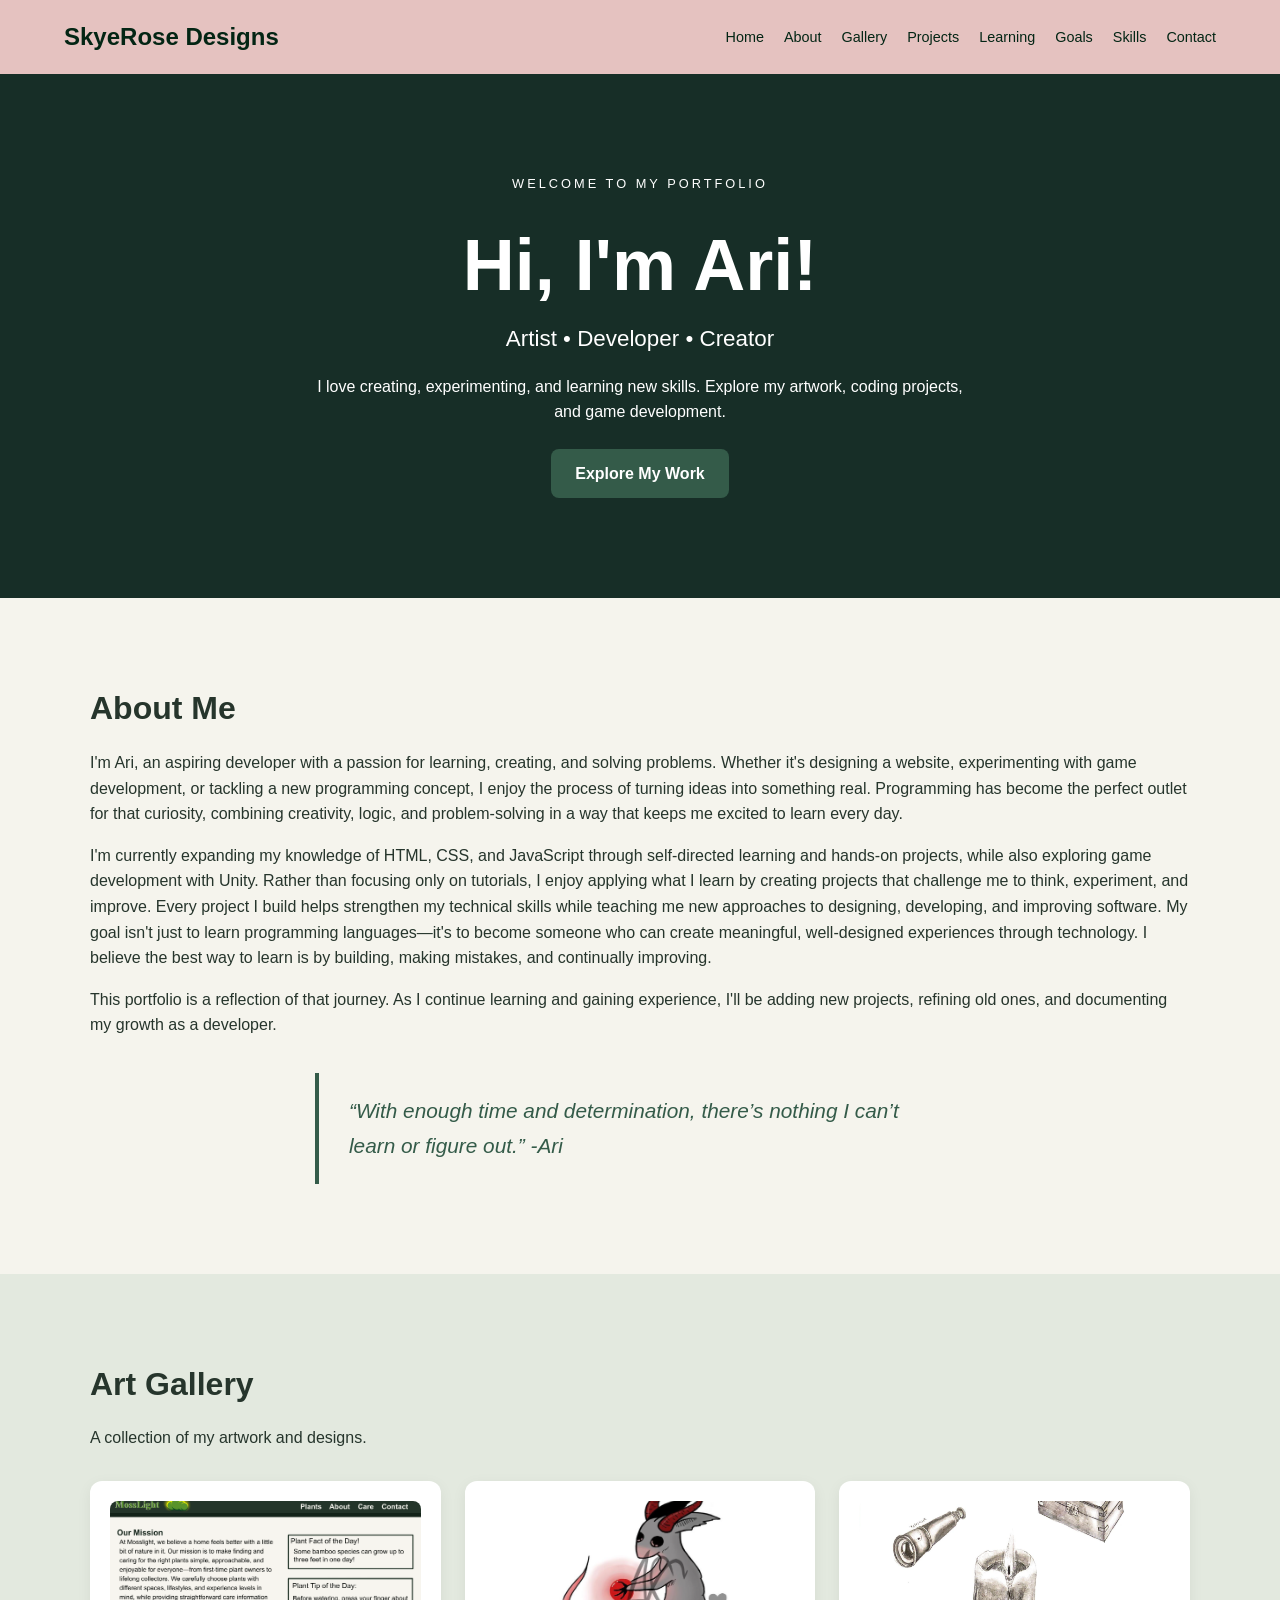
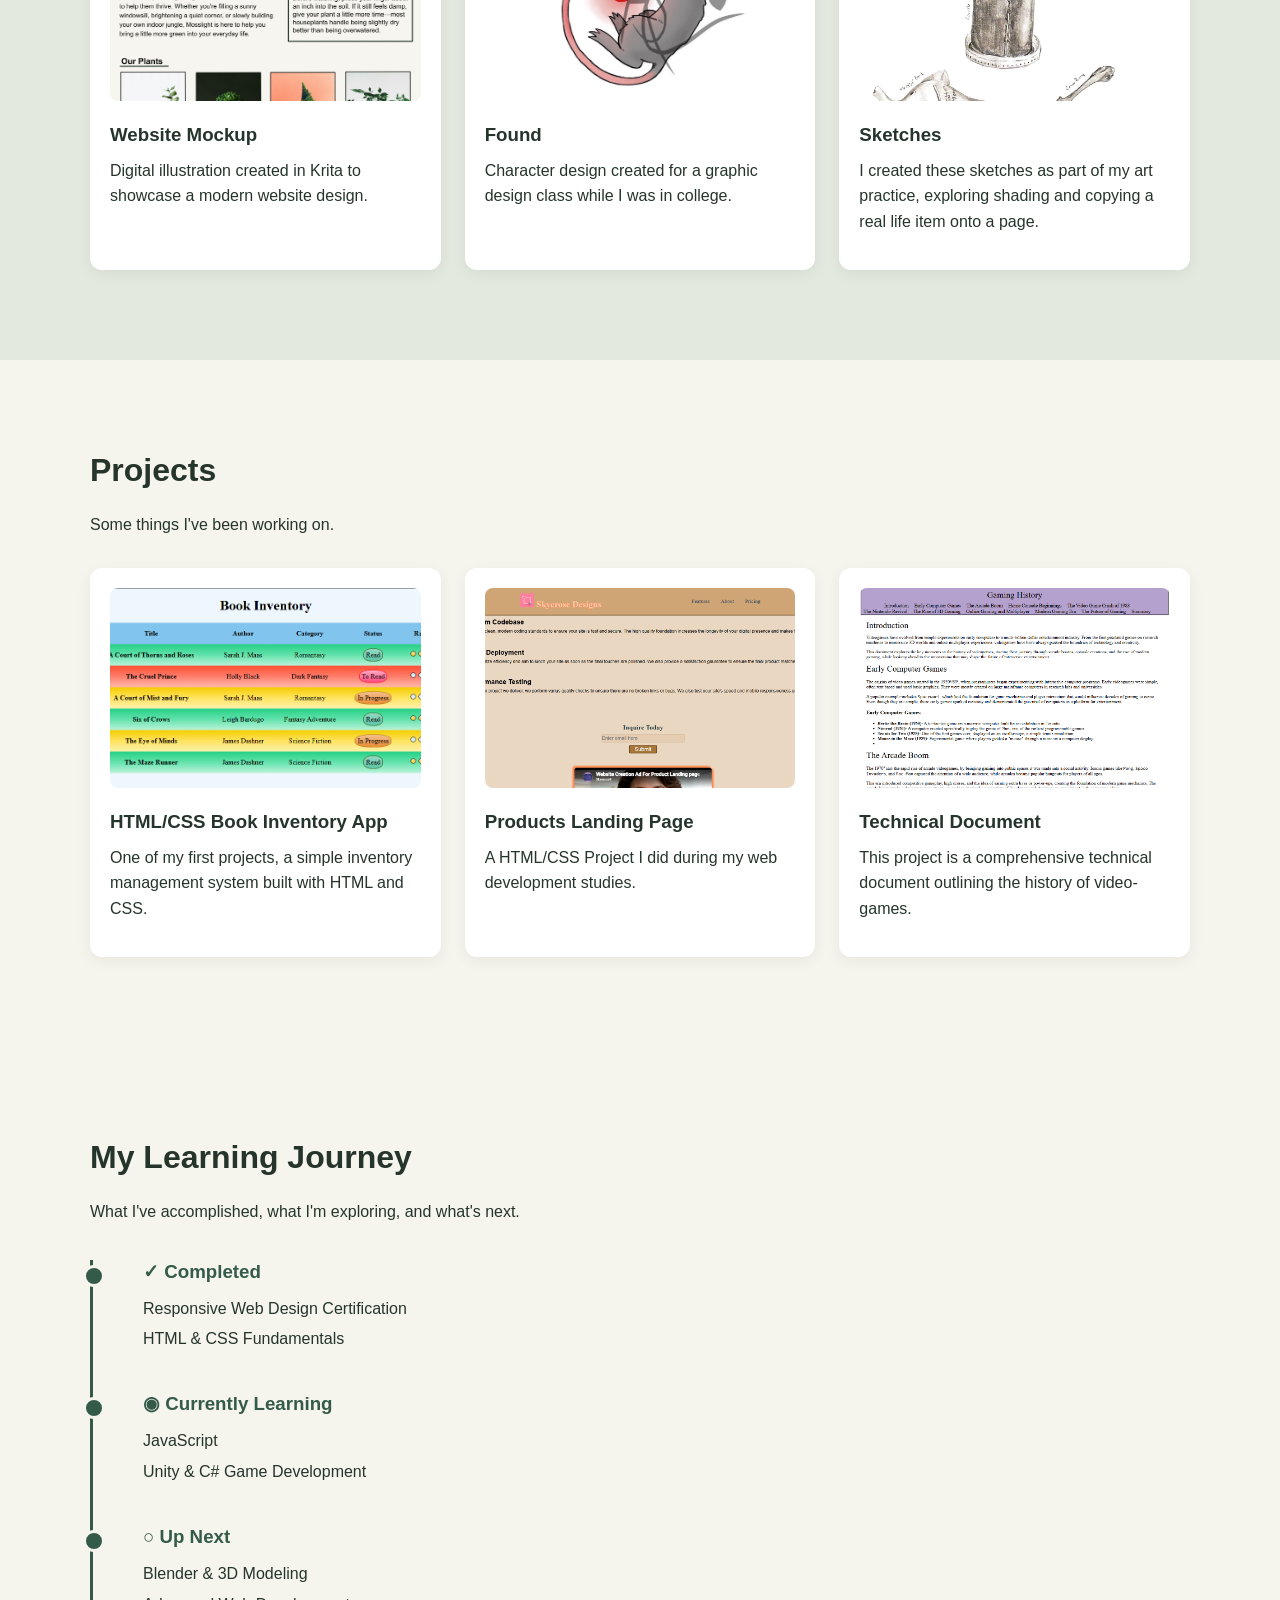
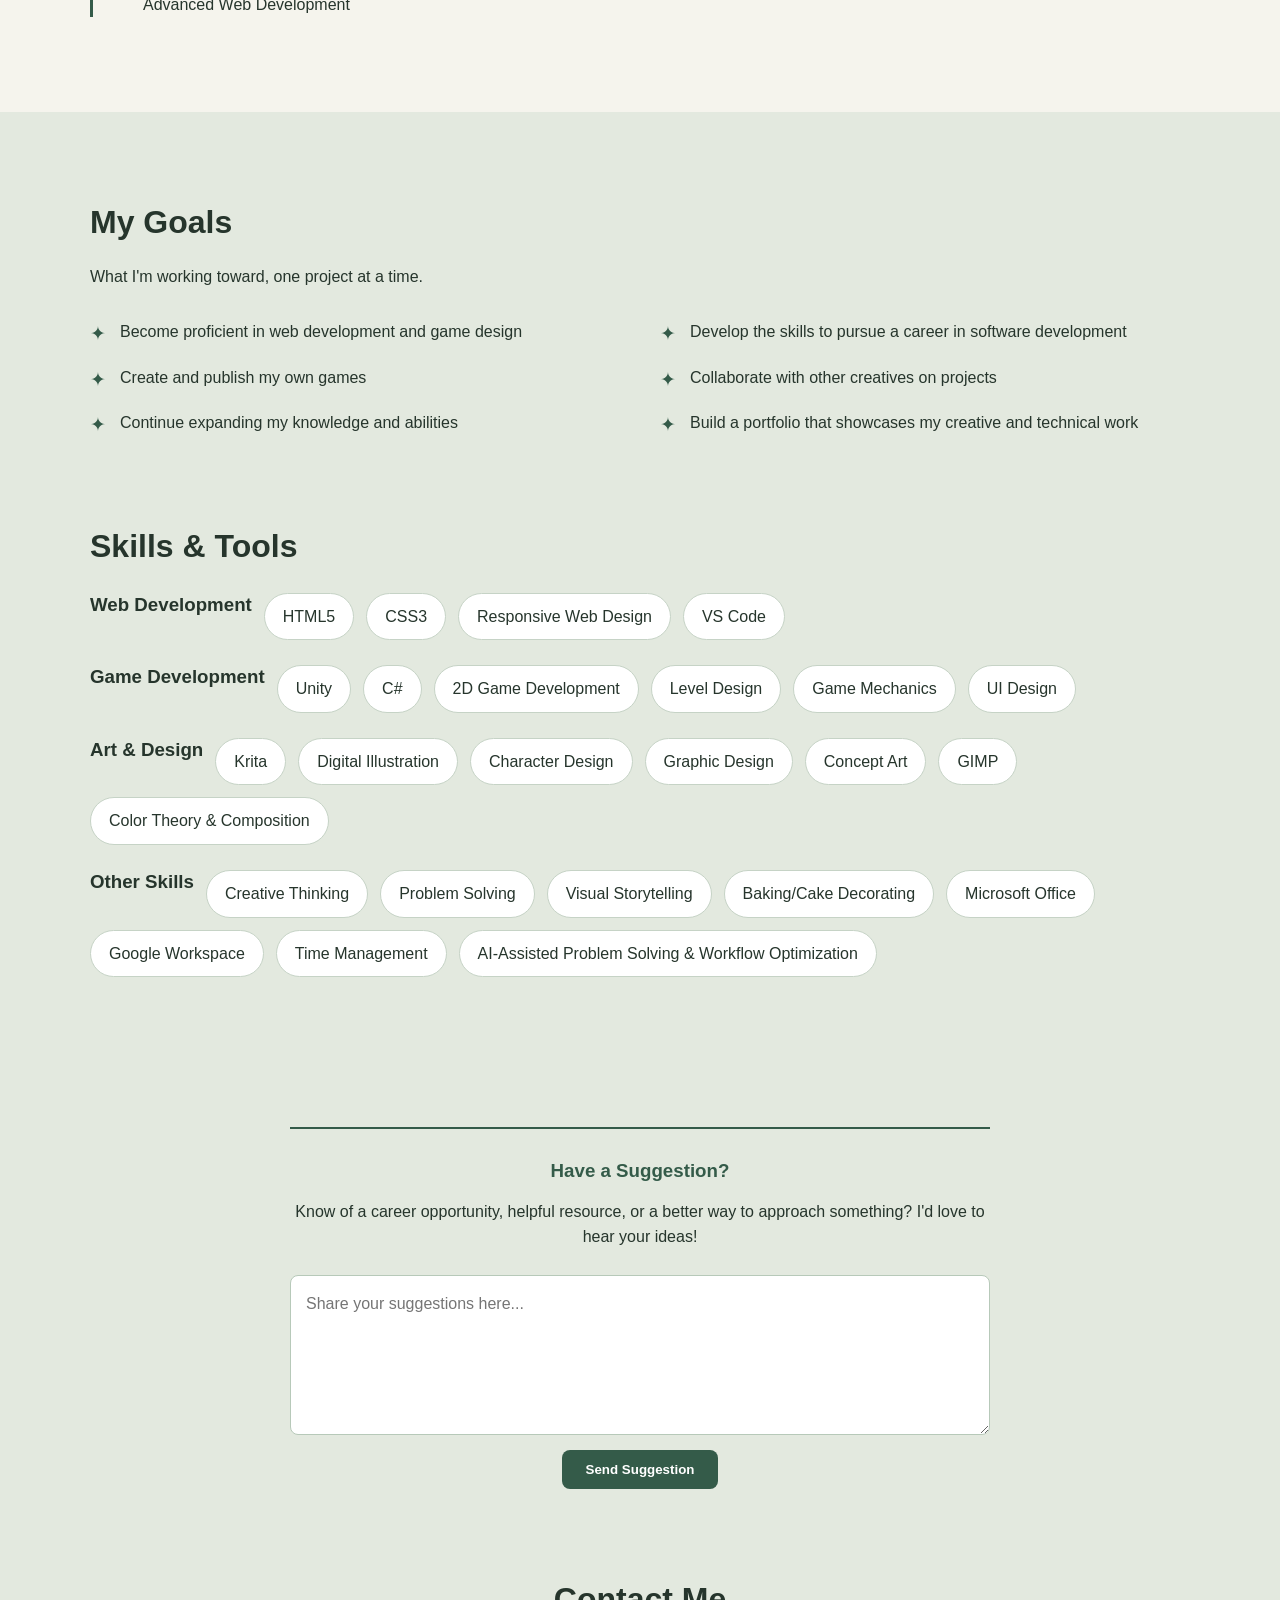
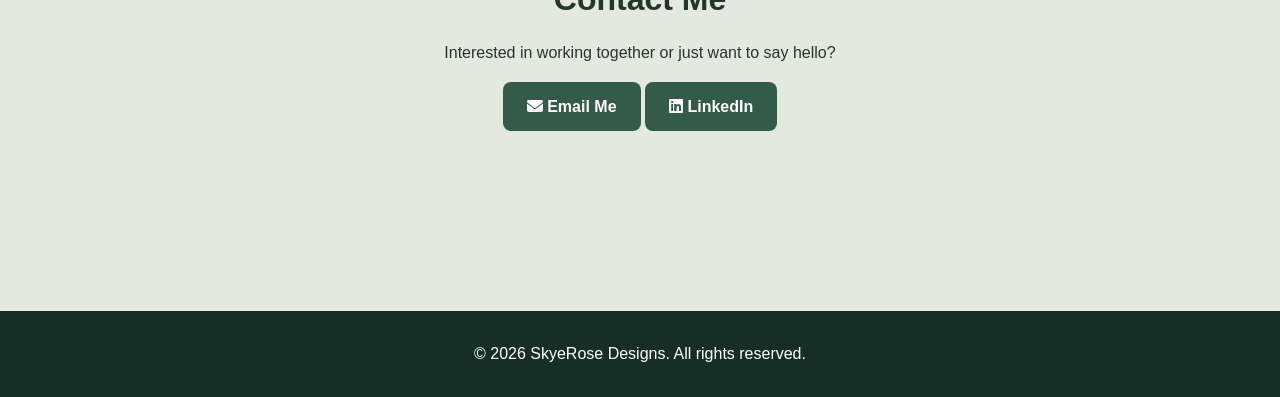
==== index.html @ b0b12610 "Rename PersonalPortfolio.html to index.html" ====
<!DOCTYPE html>
<html lang="en">
<head>
  <meta charset="UTF-8">
  <meta name="viewport" content="width=device-width, initial-scale=1.0">
  <title>Ari | Creative Portfolio</title>
  <link rel="stylesheet" href="PersonalPortfolioStyles.css">
  <link rel="stylesheet" href="https://cdnjs.cloudflare.com/ajax/libs/font-awesome/6.7.2/css/all.min.css">
</head>
<body>

  <!-- NAVIGATION -->
  <header>
    <nav class="navbar">
      <a href="#home" class="logo">SkyeRose Designs</a>

      <div class="nav-links">
        <a href="#home">Home</a>
        <a href="#about">About</a>
        <a href="#gallery">Gallery</a>
        <a href="#projects">Projects</a>
        <a href="#learning">Learning</a>
        <a href="#goals">Goals</a>
        <a href="#skills">Skills</a>
        <a href="#contact">Contact</a>
      </div>
    </nav>
  </header>

  <main>

    <!-- HOME -->
    <section id="home" class="hero">
      <div class="container">
        <p class="eyebrow">Welcome to my portfolio</p>
        <h1>Hi, I'm Ari!</h1>
        <h2>Artist • Developer • Creator</h2>
        <p>
          I love creating, experimenting, and learning new skills.
          Explore my artwork, coding projects, and game development.
        </p>
        <a href="#projects" class="button">Explore My Work</a>
      </div>
    </section>

    <!-- ABOUT -->
    <section id="about" class="section">
      <div class="container">
        <h2>About Me</h2>
        <p>I'm Ari, an aspiring developer with a passion for learning, creating, and solving problems.
        Whether it's designing a website, experimenting with game development, or tackling a new programming concept,
        I enjoy the process of turning ideas into something real. Programming has become the perfect outlet for that curiosity,
        combining creativity, logic, and problem-solving in a way that keeps me excited to learn every day.</p>
        <p>I'm currently expanding my knowledge of HTML, CSS, and JavaScript through self-directed learning and hands-on projects,
          while also exploring game development with Unity. Rather than focusing only on tutorials, I enjoy applying what I learn by creating projects
          that challenge me to think, experiment, and improve. Every project I build helps strengthen my technical skills while teaching me new approaches
          to designing, developing, and improving software. My goal isn't just to learn programming languages—it's to become someone who can create meaningful,
          well-designed experiences through technology.
          I believe the best way to learn is by building, making mistakes, and continually improving.</p>
          <p>This portfolio is a reflection of that journey. As I continue learning and gaining experience, I'll be adding new projects, refining old ones,
            and documenting my growth as a developer.</p>

      </div>
      
<blockquote class="personal-motto">
  “With enough time and determination, 
  there’s nothing I can’t learn or figure out.”
  -Ari
</blockquote>

    </section>

    <!-- GALLERY -->
    <section id="gallery" class="section alternate">
      <div class="container">
        <h2>Art Gallery</h2>
        <p>A collection of my artwork and designs.</p>

        <div class="card-grid">
          <div class="card">
            <img src="./PortfolioPhotos/WebsiteMockup.png" alt="Website Mockup" class="project-image expandable">
            <h3>Website Mockup</h3>
            <p>Digital illustration created in Krita to showcase a modern website design.</p>
          </div>

          <div class="card">
            <img src="./PortfolioPhotos/HellRatSchool.png" alt="Rat Creature with horns holding a glowing orb." class="project-image expandable">
            <h3>Found</h3>
            <p>Character design created for a graphic design class while I was in college.</p>
          </div>

          <div class="card">
            <img src="./PortfolioPhotos/ScannedSketches.png" alt="Scanned sketches of various items around the house." class="project-image expandable">
            <h3>Sketches</h3>
            <p>I created these sketches as part of my art practice, exploring shading and copying a real life item onto a page.</p>
          </div>
        </div>
      </div>
    </section>

    <!-- PROJECTS -->
    <section id="projects" class="section">
      <div class="container">
        <h2>Projects</h2>
        <p>Some things I've been working on.</p>

        <div class="card-grid">
          <article class="card">
            <img src="./PortfolioPhotos/SimpleBookInventoryApp.png" alt="Playing Cards Project" class="project-image expandable">
            <h3>HTML/CSS Book Inventory App</h3>
            <p>One of my first projects, a simple inventory management system built with HTML and CSS.</p>
          </article>

          <article class="card">
            <img src="./PortfolioPhotos/ProductLandingPageimg.png" alt="Product Landing Page Project" class="project-image expandable">
            <h3>Products Landing Page</h3>
            <p>A HTML/CSS Project I did during my web development studies.</p>
          </article>

          <article class="card">
            <img src="./PortfolioPhotos/TechnicalDocument.png" alt="Technical Document Project" class="project-image expandable">
            <h3>Technical Document</h3>
            <p>This project is a comprehensive technical document outlining the history of video-games.</p>
          </article>
        </div>
      </div>
    </section>

     <!-- FEATURED GAME -->
      <!-- Replace game-placeholder with your Unity WebGL embed later -->
      <!--
    <section class="game-section">
      <div class="container">
        <h2>Featured Game</h2>
        <p>Duck Duck, GOOSE! — My Unity game project.</p>

        <div class="game-container">
          
          <div class="game-placeholder">
            <h3>Duck Duck, GOOSE!</h3>
            <p>Playable game coming soon!</p>
          </div>
        </div>
      </div>
    </section>
  -->
    

    <!-- LEARNING -->
  
<section id="learning" class="section">
  <div class="container">
    <h2>My Learning Journey</h2>
    <p>What I've accomplished, what I'm exploring, and what's next.</p>

    <div class="learning-timeline">
      <div class="learning-stage">
        <h3>✓ Completed</h3>
        <p>Responsive Web Design Certification</p>
        <p>HTML & CSS Fundamentals</p>
        <p></p>
      </div>

      <div class="learning-stage">
        <h3>◉ Currently Learning</h3>
        <p>JavaScript</p>
        <p>Unity & C# Game Development</p>
      </div>

      <div class="learning-stage">
        <h3>○ Up Next</h3>
        <p>Blender & 3D Modeling</p>
        <p>Advanced Web Development</p>
      </div>
    </div>
  </div>
</section>


    <!-- GOALS -->
    <section id="goals" class="section alternate">
      <div class="container">
        <h2>My Goals</h2>
    <p>What I'm working toward, one project at a time.</p>

    <ul class="goals-list">
      <li>Become proficient in web development and game design</li>
      <li>Develop the skills to pursue a career in software development</li>
      <li>Create and publish my own games</li>
      <li>Collaborate with other creatives on projects</li>
      <li>Continue expanding my knowledge and abilities</li>
      <li>Build a portfolio that showcases my creative and technical work</li>
    </ul>
      </div>

      <!-- SKILLS -->
    <section id="skills" class="section alternate">
      <div class="container">
        <h2>Skills & Tools</h2>

        <div class="skills-list">
          <h3>Web Development</h3>
          <span>HTML5</span>
          <span>CSS3</span>
          <span>Responsive Web Design</span>
          <span>VS Code</span>
        </div>

        <div class="skills-list">
          <h3>Game Development</h3>
          <span>Unity</span>
          <span>C#</span>
          <span>2D Game Development</span>
          <span>Level Design</span>
          <span>Game Mechanics</span>
          <span>UI Design</span>
        </div>

        <div class="skills-list">
          <h3>Art & Design</h3>
          <span>Krita</span>
          <span>Digital Illustration</span>
          <span>Character Design</span>
          <span>Graphic Design</span>
          <span>Concept Art</span>
          <span>GIMP</span>
          <span>Color Theory & Composition</span>
        </div>

        <div class="skills-list">
          <h3>Other Skills</h3>
          <span>Creative Thinking</span>
          <span>Problem Solving</span>
          <span>Visual Storytelling</span>
          <span>Baking/Cake Decorating</span>
          <span>Microsoft Office</span>
          <span>Google Workspace</span>
          <span>Time Management</span>
          <span>AI-Assisted Problem Solving & Workflow Optimization</span>
        </div>
      </div>
    </section>

    <!-- SUGGESTIONS -->
  <div class="suggestion-box">
  <h3>Have a Suggestion?</h3>
  <p>
    Know of a career opportunity, helpful resource, or a better
    way to approach something? I'd love to hear your ideas!
  </p>

  <form action="https://formspree.io/f/xyeejvwo" method="POST">
    <textarea
      name="suggestion"
      placeholder="Share your suggestions here..."
      rows="5"
      maxlength="2000"
      required
    ></textarea>

    <button type="submit" class="button">
      Send Suggestion
    </button>
  </form>
</div>

    <!-- CONTACT -->
    <section id="contact" class="section">
      <div class="container contact">
        <h2>Contact Me</h2>
        <p>Interested in working together or just want to say hello?</p>

        <!-- Replace with your actual email -->
        <a href="mailto:ariannecascaddan@gmail.com" class="button">
    <i class="fa-solid fa-envelope"></i> Email Me
  </a>

  <a href="www.linkedin.com/in/arianne-cascaddan-77386b294" target="_blank" rel="noopener noreferrer" class="button">
    <i class="fa-brands fa-linkedin"></i> LinkedIn
  </a>
      </div>
    </section>

  </main>

  <!-- FOOTER -->
  <footer>
    <p>© 2026 SkyeRose Designs. All rights reserved.</p>
  </footer>
<div id="lightbox" class="lightbox">
  <button id="close-lightbox" aria-label="Close image">&times;</button>
  <img id="lightbox-image" alt="">
</div>

<script>
  const lightbox = document.getElementById("lightbox");
  const lightboxImage = document.getElementById("lightbox-image");

  document.querySelectorAll(".expandable").forEach(image => {
    image.addEventListener("click", () => {
      lightboxImage.src = image.src;
      lightboxImage.alt = image.alt;
      lightbox.classList.add("active");
    });
  });

  function closeLightbox() {
    lightbox.classList.remove("active");
  }

  document.getElementById("close-lightbox")
    .addEventListener("click", closeLightbox);

  lightbox.addEventListener("click", event => {
    if (event.target === lightbox) closeLightbox();
  });

  document.addEventListener("keydown", event => {
    if (event.key === "Escape") closeLightbox();
  });
</script>
</body>
</html>
---- PersonalPortfolioStyles.css ----
/* GENERAL */
:root {
  --dark: #172e27;
  --green: #345b49;
  --light: #f5f4ed;
  --sage: #e3e9df;
  --text: #26352c;
}

* {
  margin: 0;
  padding: 0;
  box-sizing: border-box;
}

html {
  scroll-behavior: smooth;
  scroll-padding-top: 80px;
}

body {
  font-family: Arial, sans-serif;
  background: var(--light);
  color: var(--text);
  line-height: 1.6;
}

.container {
  width: 90%;
  max-width: 1100px;
  margin: auto;
}

h1, h2, h3 {
  line-height: 1.3;
}

h2 {
  font-size: 2rem;
  margin-bottom: 20px;
}

p {
  margin-bottom: 16px;
}

a {
  color: var(--green);
}

/* NAVIGATION */
header {
  position: sticky;
  top: 0;
  z-index: 100;
  background: var(--dark);
}

.navbar {
background-color: #E5C2C0;
  max-width: 1920px;
  margin: auto;
  padding: 18px 5%;
  display: flex;
  justify-content: space-between;
  align-items: center;
  gap: 20px;
}

.logo {
  color: #032514;
  font-size: 1.5rem;
  font-weight: bold;
  text-decoration: none;
}

.nav-links {
  display: flex;
  flex-wrap: wrap;
  gap: 20px;
}

.nav-links a {
  color: #032514;
  text-decoration: none;
  font-size: 0.9rem;
}

.nav-links a:hover {
  color: #b9d9bd;
}

/* BUTTONS */
.button {
  display: inline-block;
  padding: 12px 24px;
  background: var(--green);
  color: white;
  text-decoration: none;
  border-radius: 8px;
  font-weight: bold;
  transition: background 0.2s;
}

.button:hover {
  background: #47765e;
}

/*Blockquote*/

.personal-motto {
  margin: 35px auto 0;
  padding: 20px 30px;
  max-width: 650px;
  border-left: 4px solid var(--green);
  font-size: 1.3rem;
  font-style: italic;
  color: var(--green);
  line-height: 1.7;
}


/* HERO */
.hero {
  background: var(--dark);
  color: white;
  padding: 100px 0;
  text-align: center;
}

.hero h1 {
  font-size: clamp(2.5rem, 7vw, 4.5rem);
  margin-bottom: 12px;
}

.hero h2 {
  font-size: 1.4rem;
  font-weight: normal;
  margin-bottom: 20px;
}

.hero p {
  max-width: 650px;
  margin: 0 auto 24px;
}

.eyebrow {
  text-transform: uppercase;
  letter-spacing: 3px;
  font-size: 0.8rem;
}

/* GAME */
.game-section {
  background: var(--sage);
  padding: 70px 0;
  text-align: center;
}

.game-container {
  max-width: 900px;
  margin: 30px auto 0;
  aspect-ratio: 16 / 9;
  background: #1a2921;
  border-radius: 12px;
  overflow: hidden;
}

.game-placeholder {
  width: 100%;
  height: 100%;
  display: flex;
  flex-direction: column;
  align-items: center;
  justify-content: center;
  color: white;
}

.game-container iframe {
  width: 100%;
  height: 100%;
  border: none;
}

/* SECTIONS */
.section {
  padding: 90px 0;
}

.alternate {
  background: var(--sage);
}

/* CARDS */
.card-grid {
  display: grid;
  grid-template-columns: repeat(3, minmax(0, 1fr));
  gap: 24px;
  margin-top: 30px;
}

.card {
  background: white;
  padding: 20px;
  border-radius: 12px;
  box-shadow: 0 4px 15px rgba(0, 0, 0, 0.06);
}

.card h3 {
  margin: 15px 0 10px;
}

.image-placeholder {
  aspect-ratio: 4 / 3;
  background: #c7d7c9;
  border-radius: 8px;
  display: flex;
  align-items: center;
  justify-content: center;
  color: #345b49;
}

.project-image {
  width: 100%;
  height: 200px;
  object-fit: cover;
  border-radius: 8px;
}

.expandable {
  cursor: zoom-in;
}

.lightbox {
  display: none;
  position: fixed;
  inset: 0;
  background: rgba(0, 0, 0, 0.9);
  z-index: 9999;
  align-items: center;
  justify-content: center;
}

.lightbox.active {
  display: flex;
}

.lightbox img {
  max-width: 90%;
  max-height: 90vh;
  object-fit: contain;
}

#close-lightbox {
  position: absolute;
  top: 20px;
  right: 30px;
  font-size: 35px;
  color: white;
  background: none;
  border: none;
  cursor: pointer;
}

/* SKILLS */
.skills-list {
  display: flex;
  flex-wrap: wrap;
  gap: 12px;
  margin-top: 25px;
}

.skills-list span {
  background: white;
  padding: 10px 18px;
  border-radius: 30px;
  border: 1px solid #c6d3c6;
}

/*Learning*/

.learning-timeline {
  margin-top: 35px;
  padding-left: 30px;
  border-left: 3px solid var(--green);
}

.learning-stage {
  position: relative;
  padding: 0 0 35px 20px;
}

.learning-stage:last-child {
  padding-bottom: 0;
}

.learning-stage::before {
  content: "";
  position: absolute;
  left: -40px;
  top: 5px;
  width: 16px;
  height: 16px;
  border-radius: 50%;
  background: var(--green);
  border: 3px solid var(--light);
}

.learning-stage h3 {
  color: var(--green);
  margin-bottom: 12px;
}

.learning-stage p {
  margin: 5px 0;
}

/*GOALS*/

/* GOALS */
.goals-list {
  display: grid;
  grid-template-columns: repeat(2, 1fr);
  gap: 20px 40px;
  margin-top: 30px;
  list-style: none;
}

.goals-list li {
  position: relative;
  padding-left: 30px;
  line-height: 1.6;
}

.goals-list li::before {
  content: "✦";
  position: absolute;
  left: 0;
  color: var(--green);
  font-size: 1.2rem;
}

@media (max-width: 600px) {
  .goals-list {
    grid-template-columns: 1fr;
  }
}

/* SUGGESTIONS */

/* SUGGESTION BOX */
.suggestion-box {
  max-width: 700px;
  margin: 60px auto 0;
  padding-top: 30px;
  border-top: 2px solid var(--green);
  text-align: center;
}

.suggestion-box h3 {
  color: var(--green);
  margin-bottom: 15px;
}

.suggestion-box form {
  display: flex;
  flex-direction: column;
  gap: 15px;
  margin-top: 25px;
}

.suggestion-box textarea {
  width: 100%;
  padding: 15px;
  border: 1px solid #b7c9b9;
  border-radius: 8px;
  font: inherit;
  resize: vertical;
}

.suggestion-box textarea:focus {
  outline: 2px solid var(--green);
  outline-offset: 2px;
}

.suggestion-box button {
  align-self: center;
  border: none;
  cursor: pointer;
}


/* CONTACT */
.contact {
  text-align: center;
}

/* FOOTER */
footer {
  background: var(--dark);
  color: white;
  text-align: center;
  padding: 30px;
}

footer p {
  margin: 0;
}

/* MOBILE */
@media (max-width: 768px) {
  .navbar {
    flex-direction: column;
  }

  .nav-links {
    justify-content: center;
    gap: 12px;
  }

  .hero {
    padding: 70px 0;
  }

  .section {
    padding: 60px 0;
  }

  .card-grid {
    grid-template-columns: 1fr;
  }
}
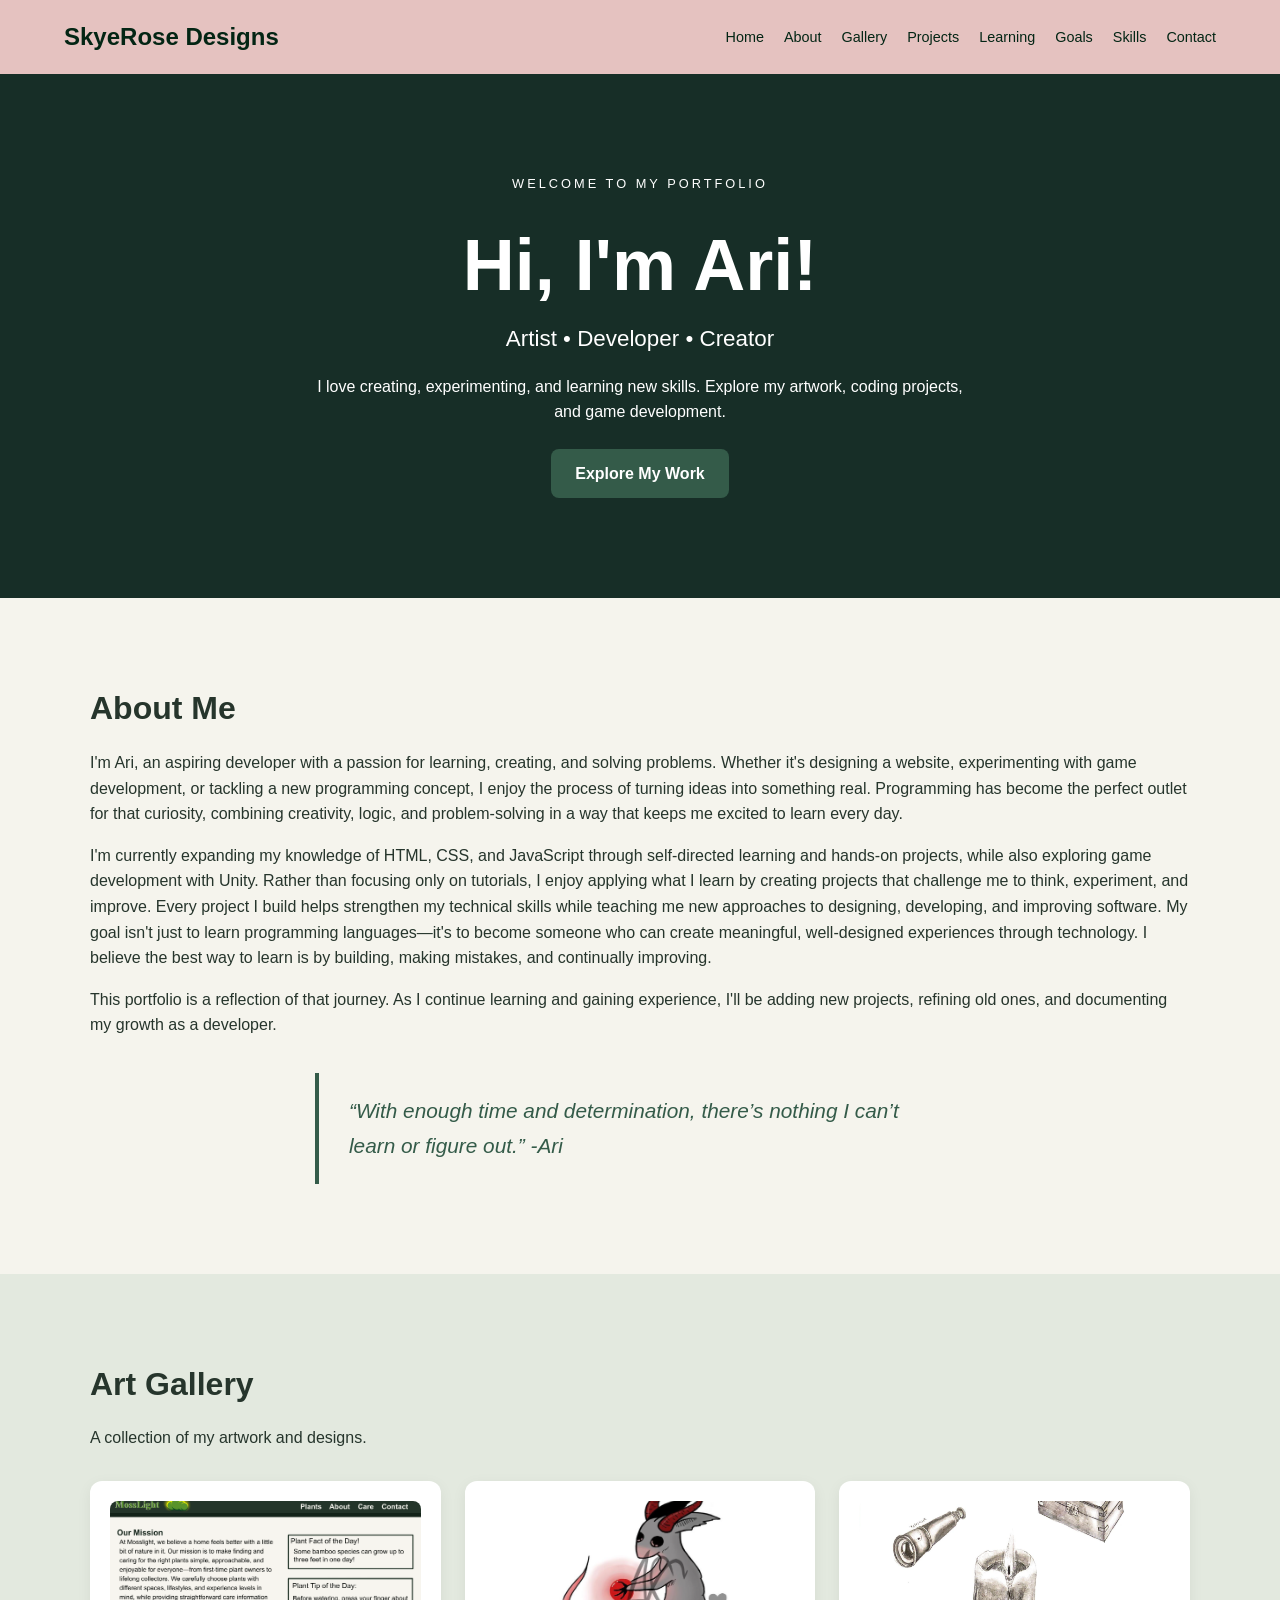
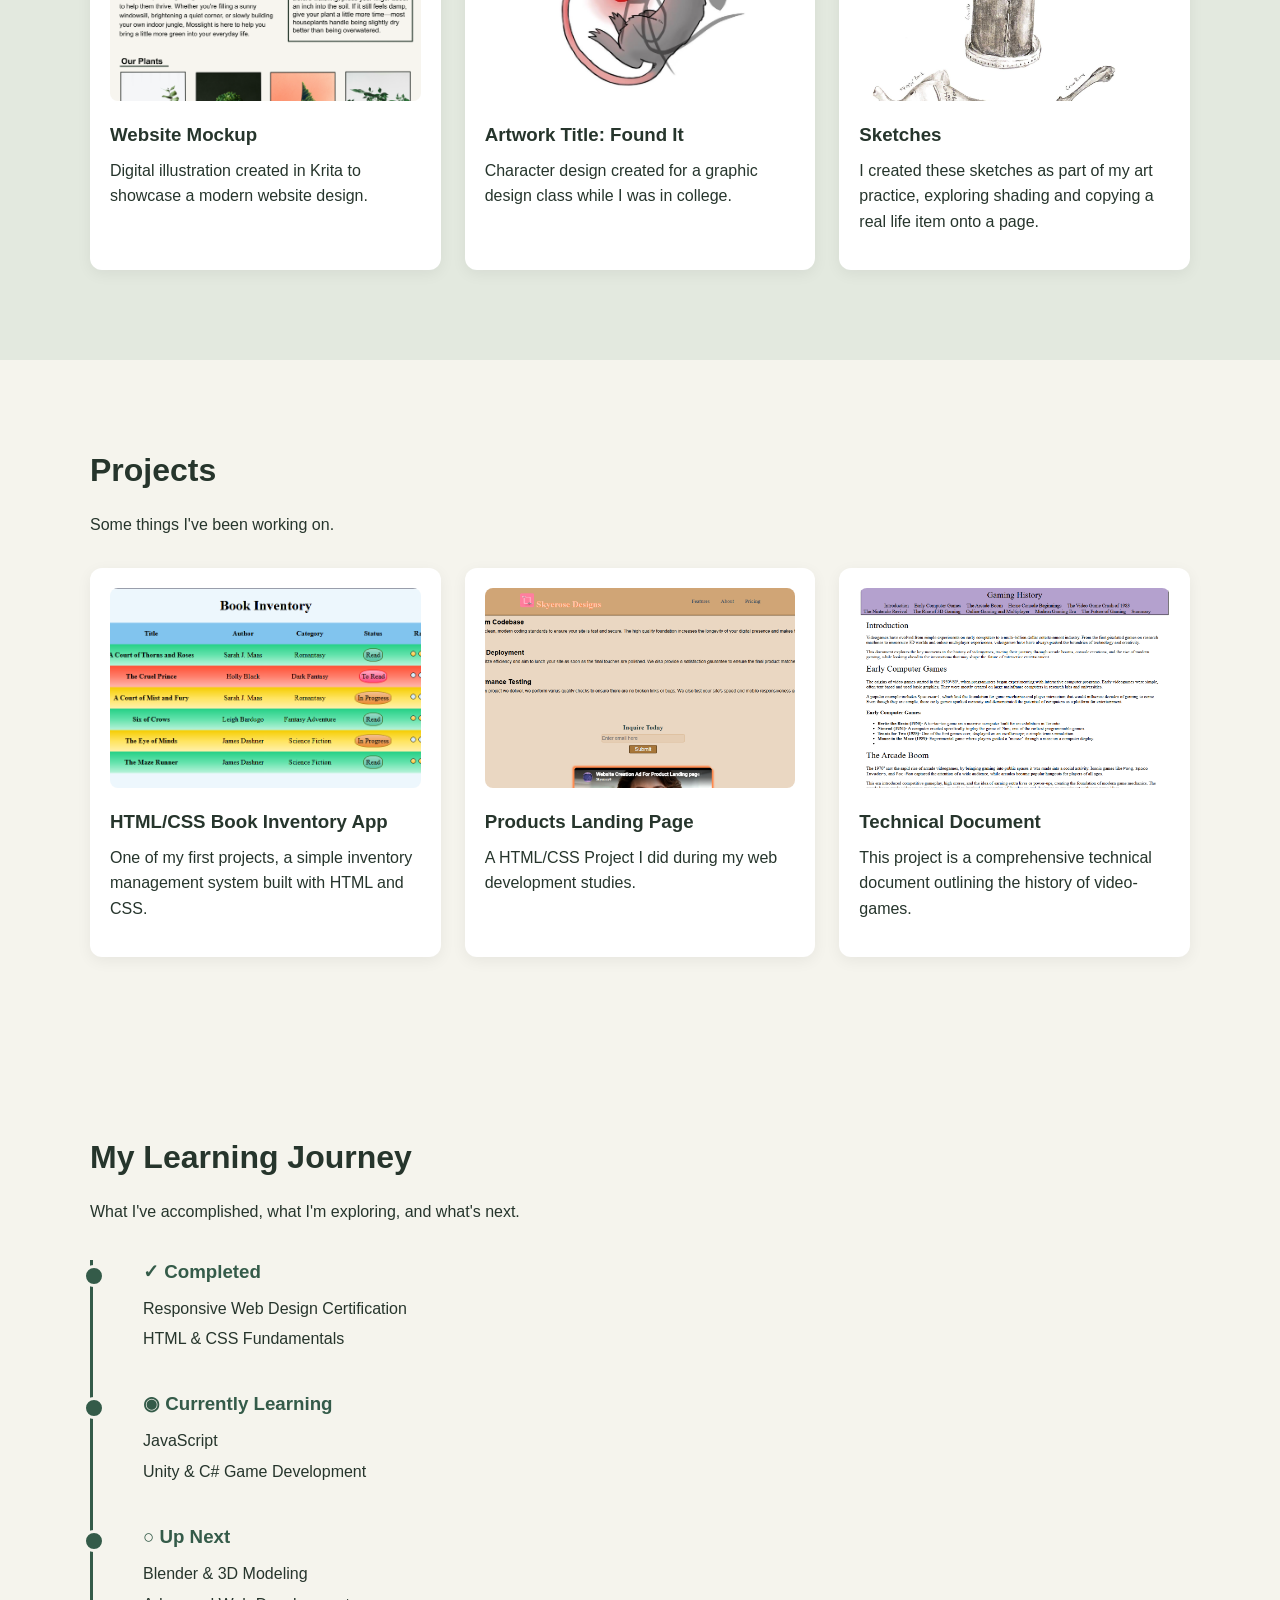
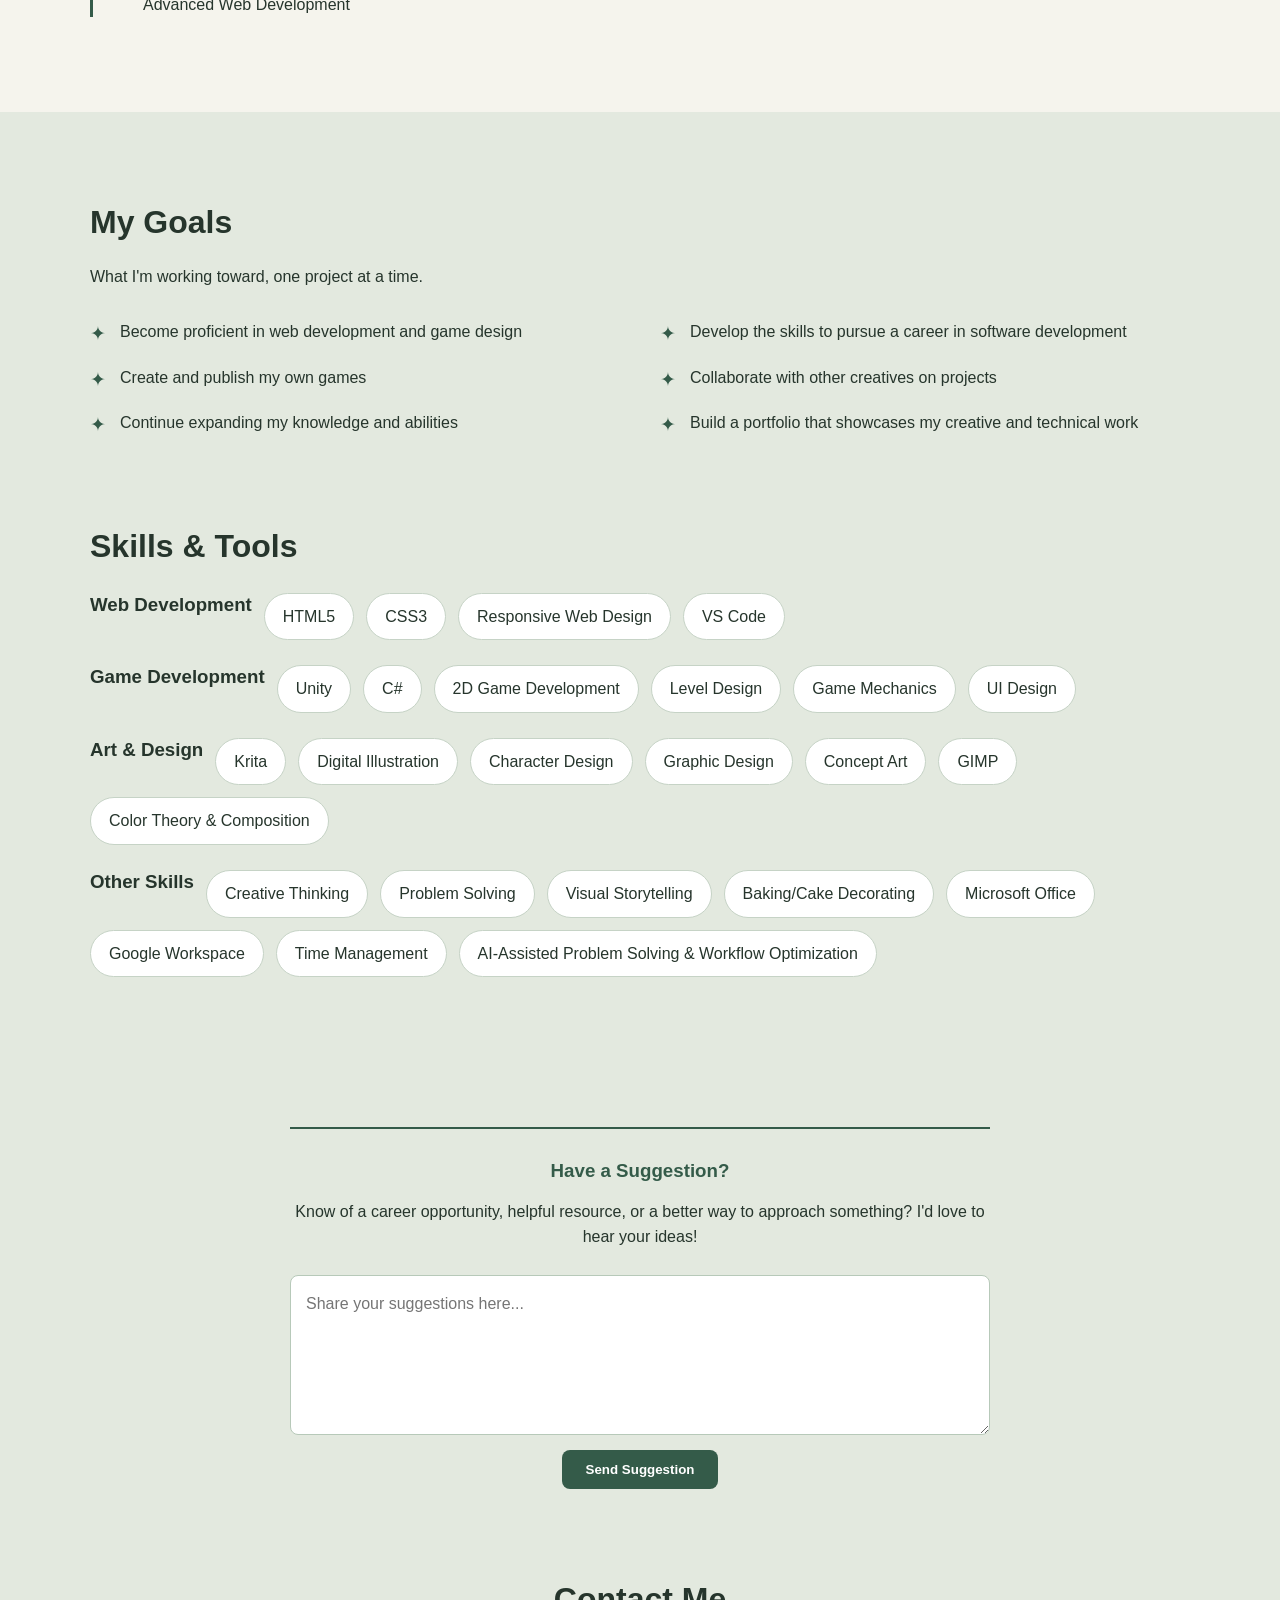
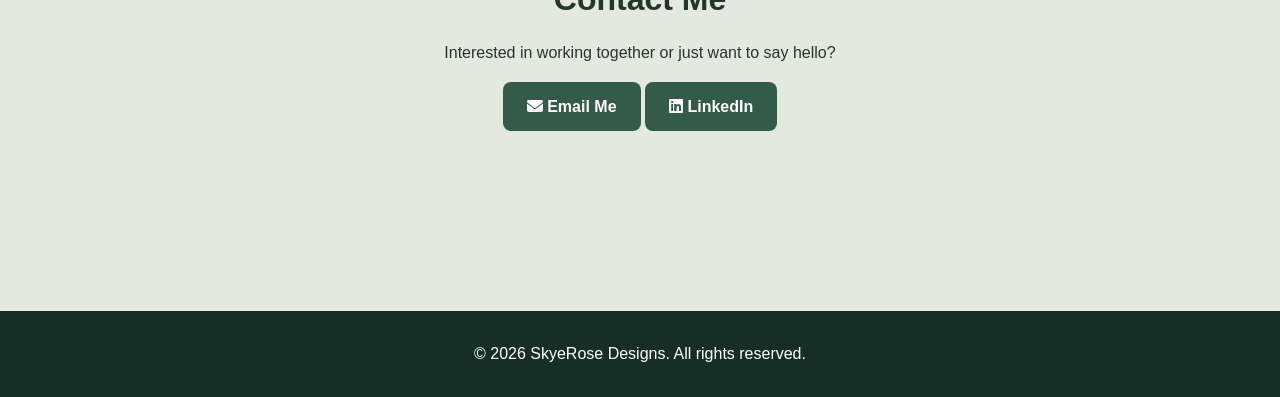
==== commit a19acc4b: "Restore index.html with complete content" ====
--- a/index.html
+++ b/index.html
@@ -86,7 +86,7 @@
 
           <div class="card">
             <img src="./PortfolioPhotos/HellRatSchool.png" alt="Rat Creature with horns holding a glowing orb." class="project-image expandable">
-            <h3>Found</h3>
+            <h3>Artwork Title: Found It</h3>
             <p>Character design created for a graphic design class while I was in college.</p>
           </div>
 
@@ -270,15 +270,17 @@
       <div class="container contact">
         <h2>Contact Me</h2>
         <p>Interested in working together or just want to say hello?</p>
-
-        <!-- Replace with your actual email -->
+        
         <a href="mailto:ariannecascaddan@gmail.com" class="button">
     <i class="fa-solid fa-envelope"></i> Email Me
   </a>
 
-  <a href="www.linkedin.com/in/arianne-cascaddan-77386b294" target="_blank" rel="noopener noreferrer" class="button">
-    <i class="fa-brands fa-linkedin"></i> LinkedIn
-  </a>
+  <a href="https://www.linkedin.com/in/arianne-cascaddan-77386b294"
+   target="_blank"
+   rel="noopener noreferrer"
+   class="button">
+  <i class="fa-brands fa-linkedin"></i> LinkedIn
+</a>
       </div>
     </section>
 
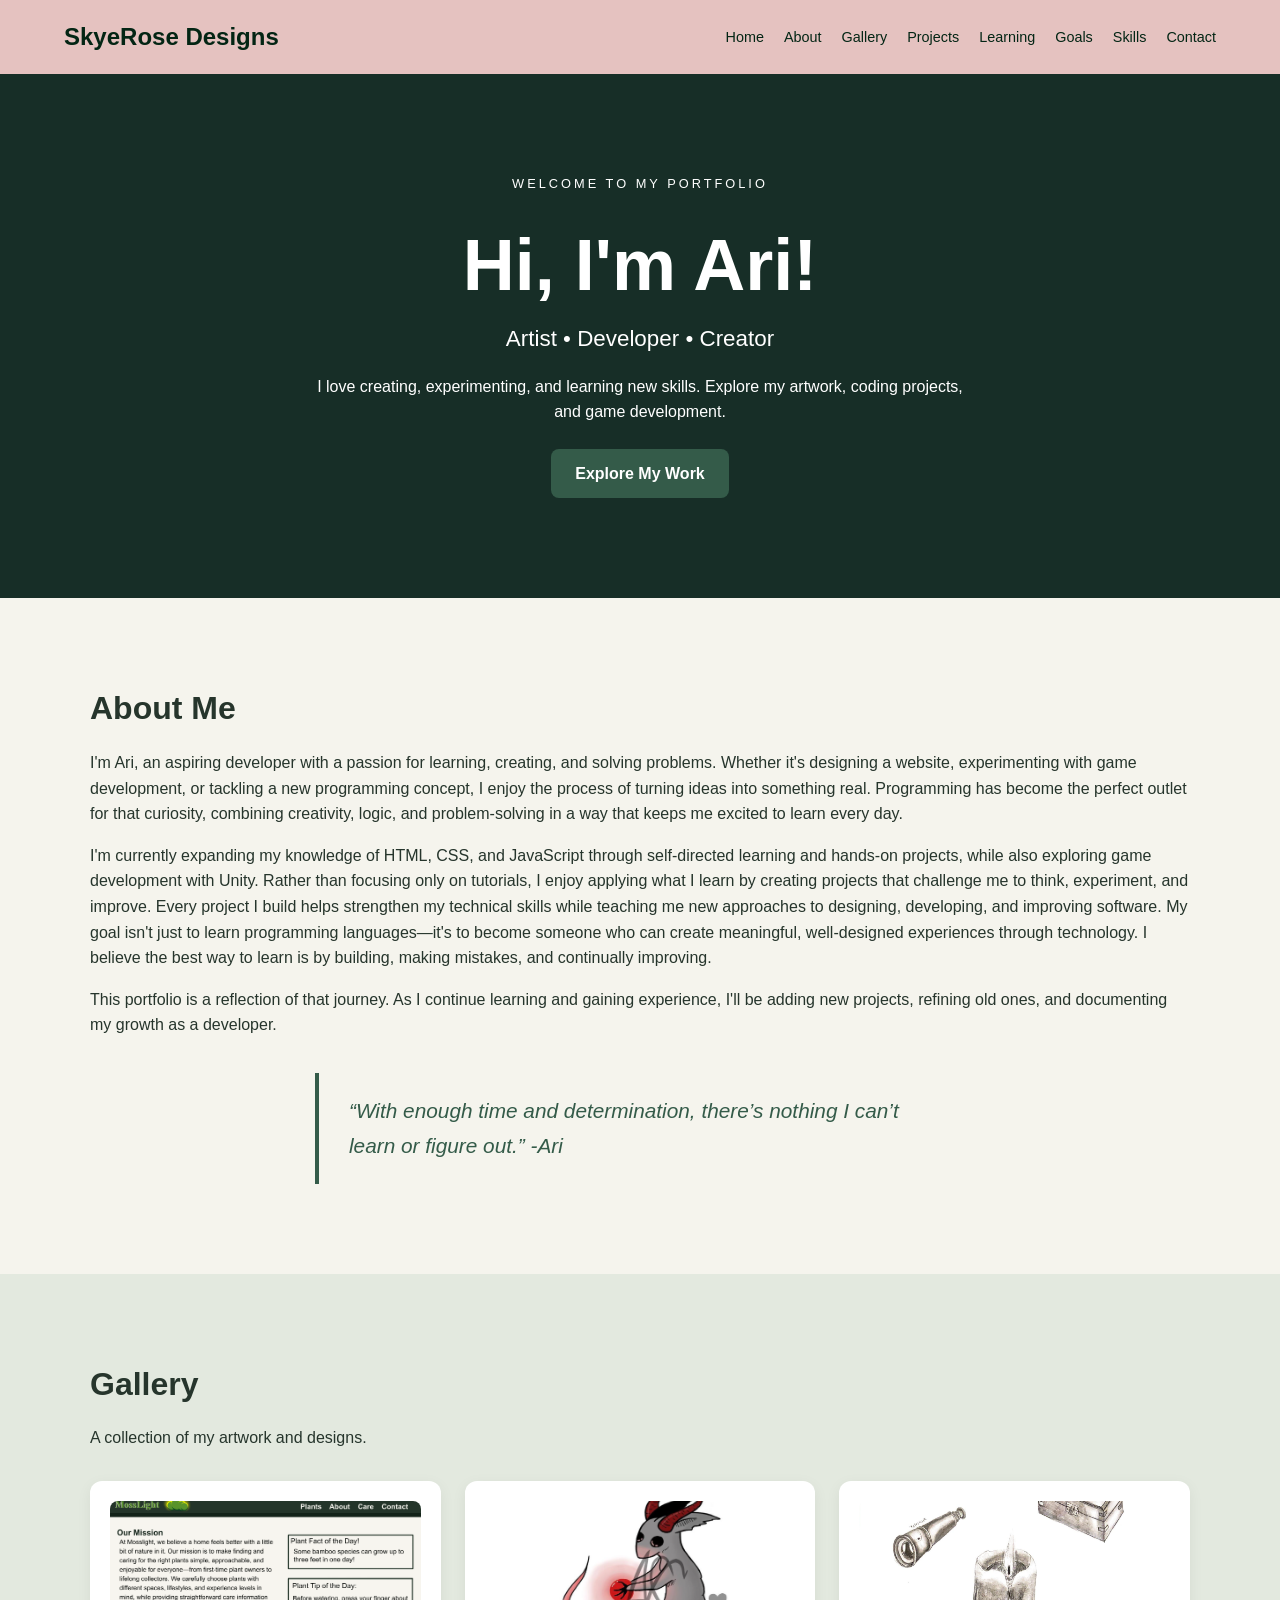
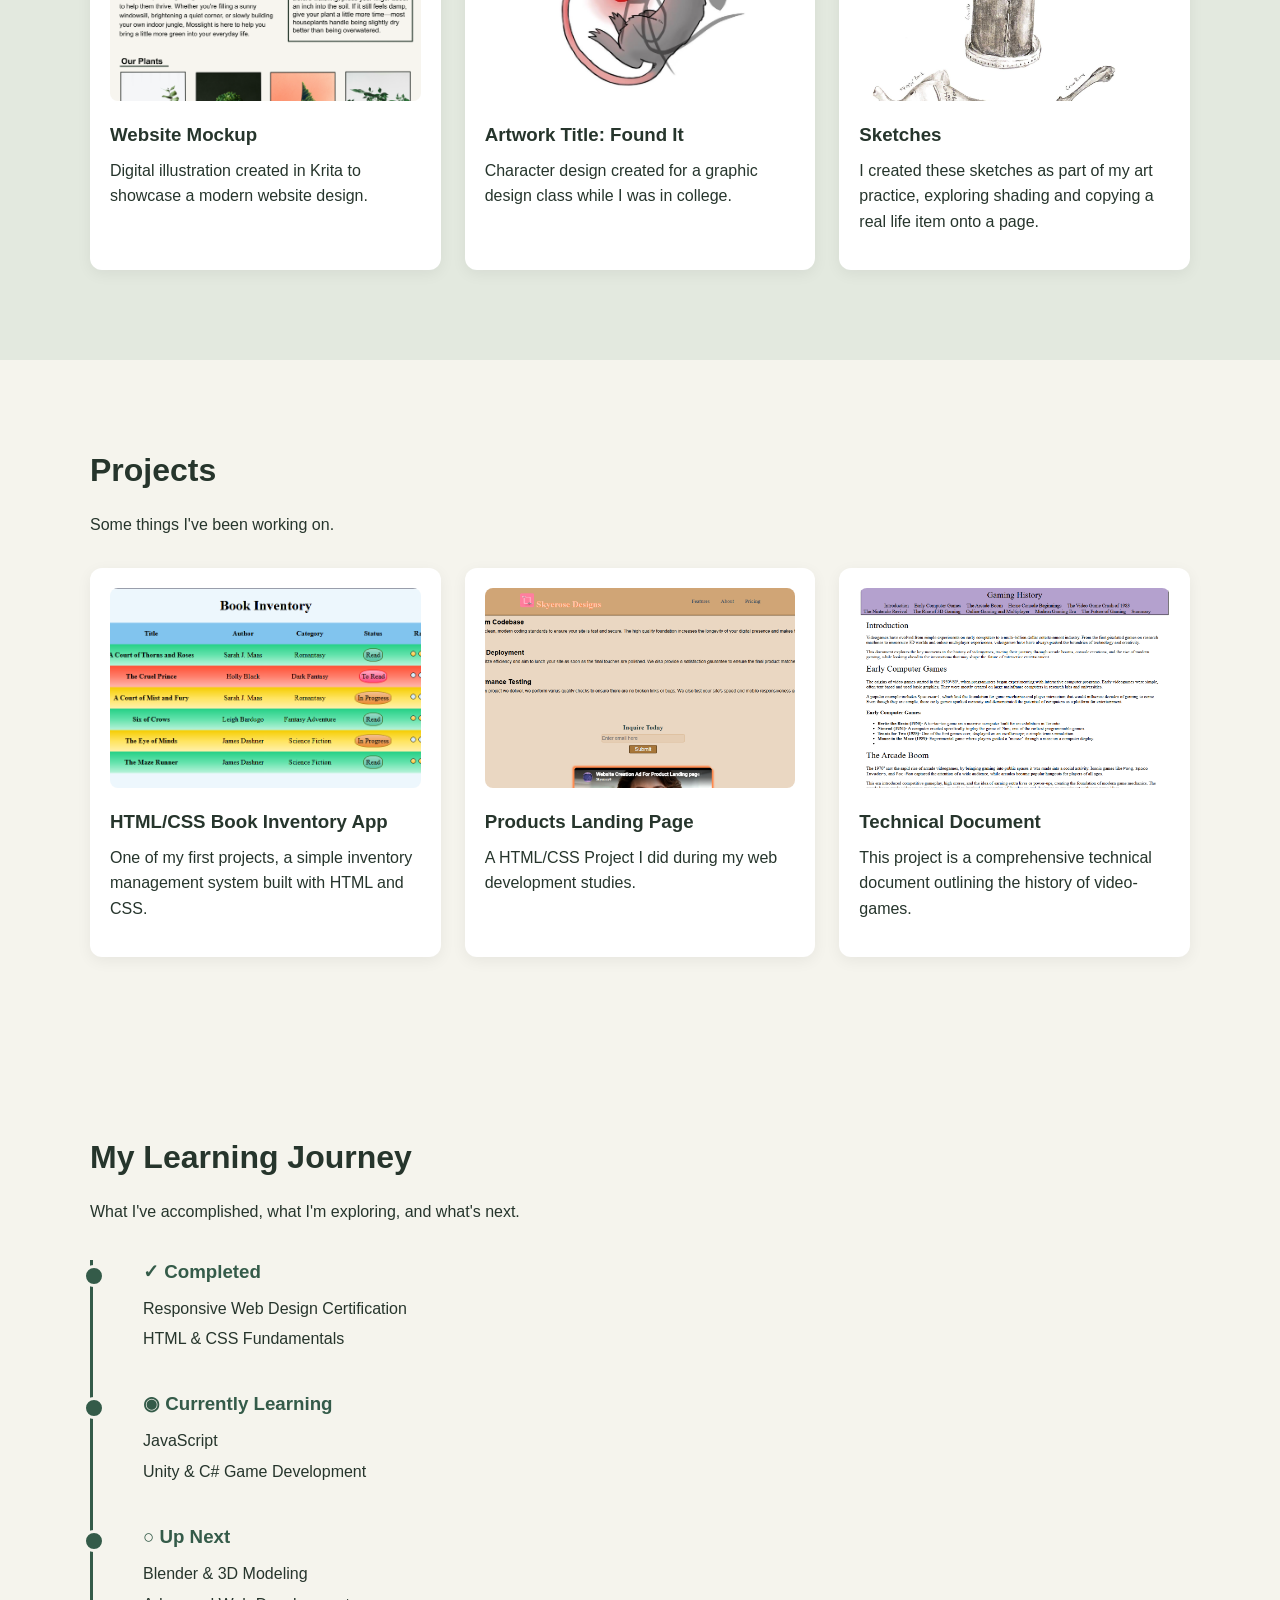
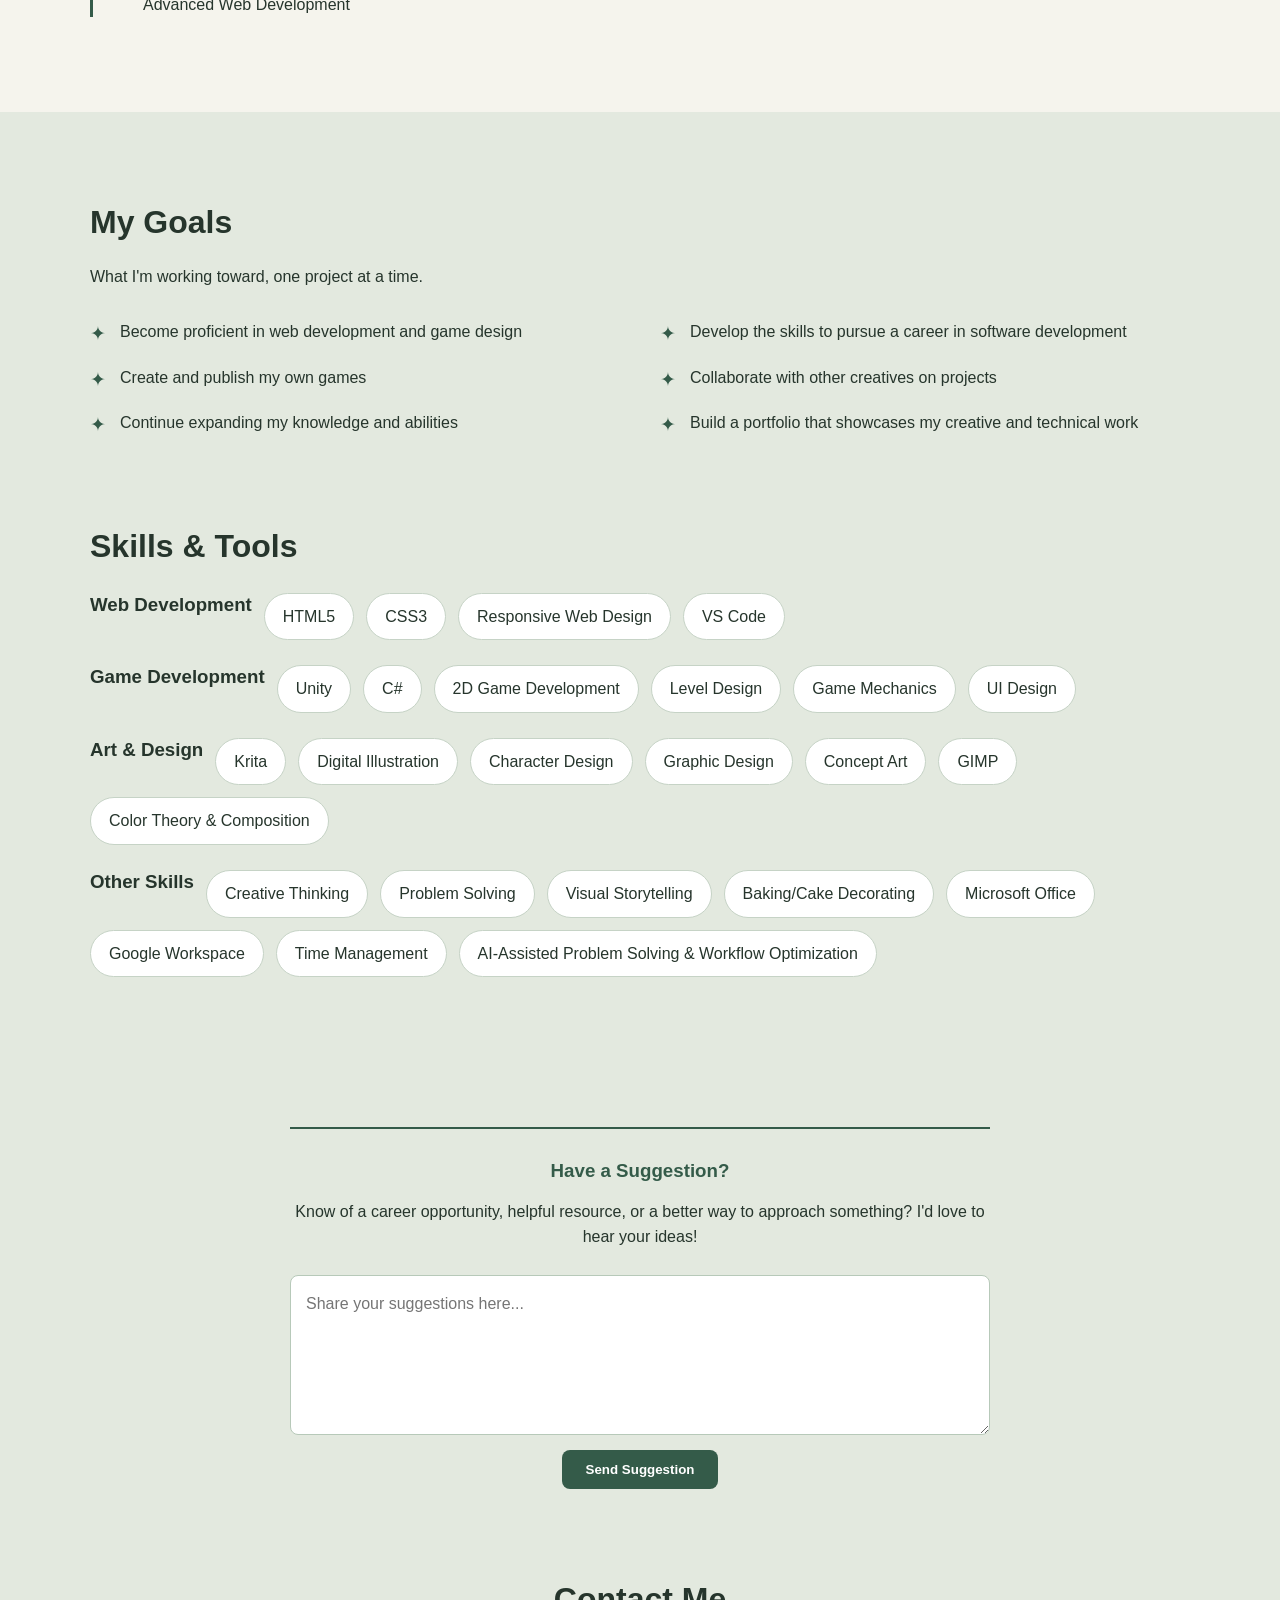
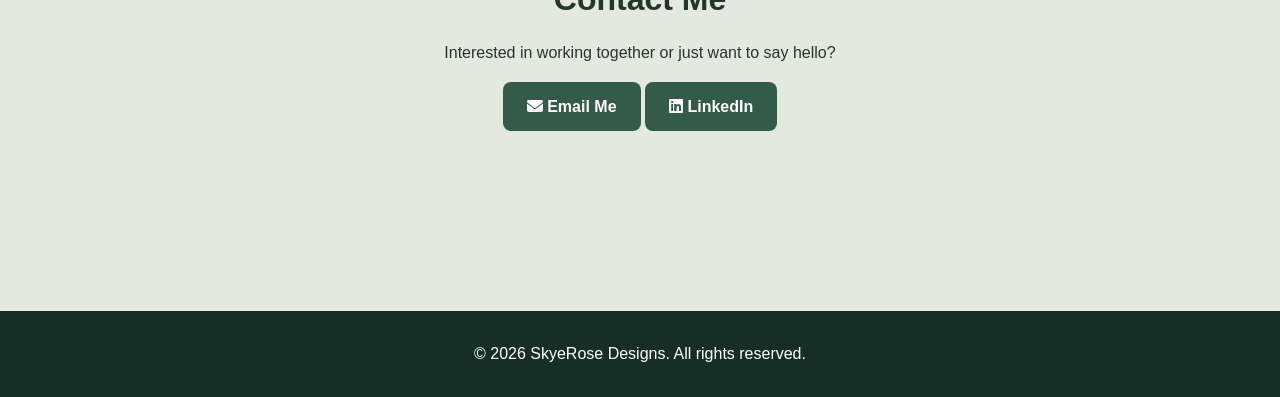
==== commit fd224724: "Restore index.html with original content" ====
--- a/index.html
+++ b/index.html
@@ -74,7 +74,7 @@
     <!-- GALLERY -->
     <section id="gallery" class="section alternate">
       <div class="container">
-        <h2>Art Gallery</h2>
+        <h2>Gallery</h2>
         <p>A collection of my artwork and designs.</p>
 
         <div class="card-grid">
